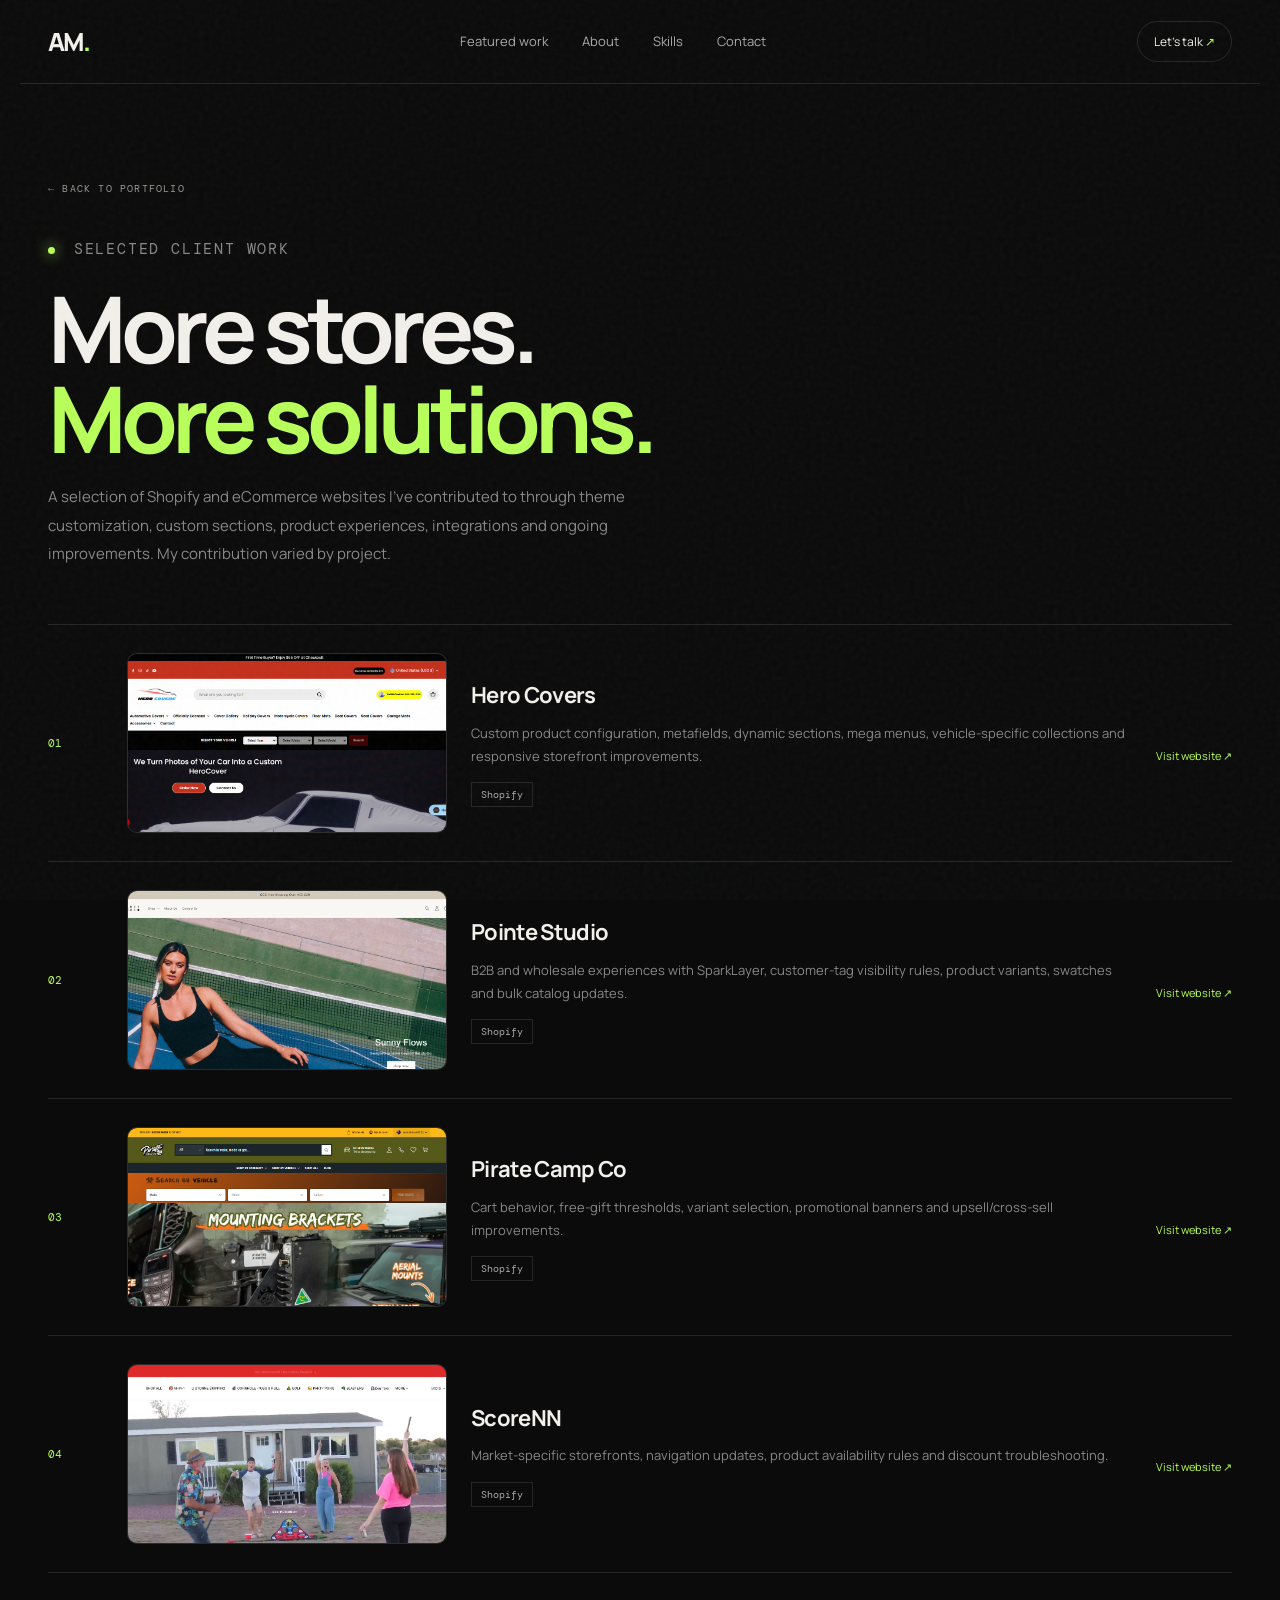
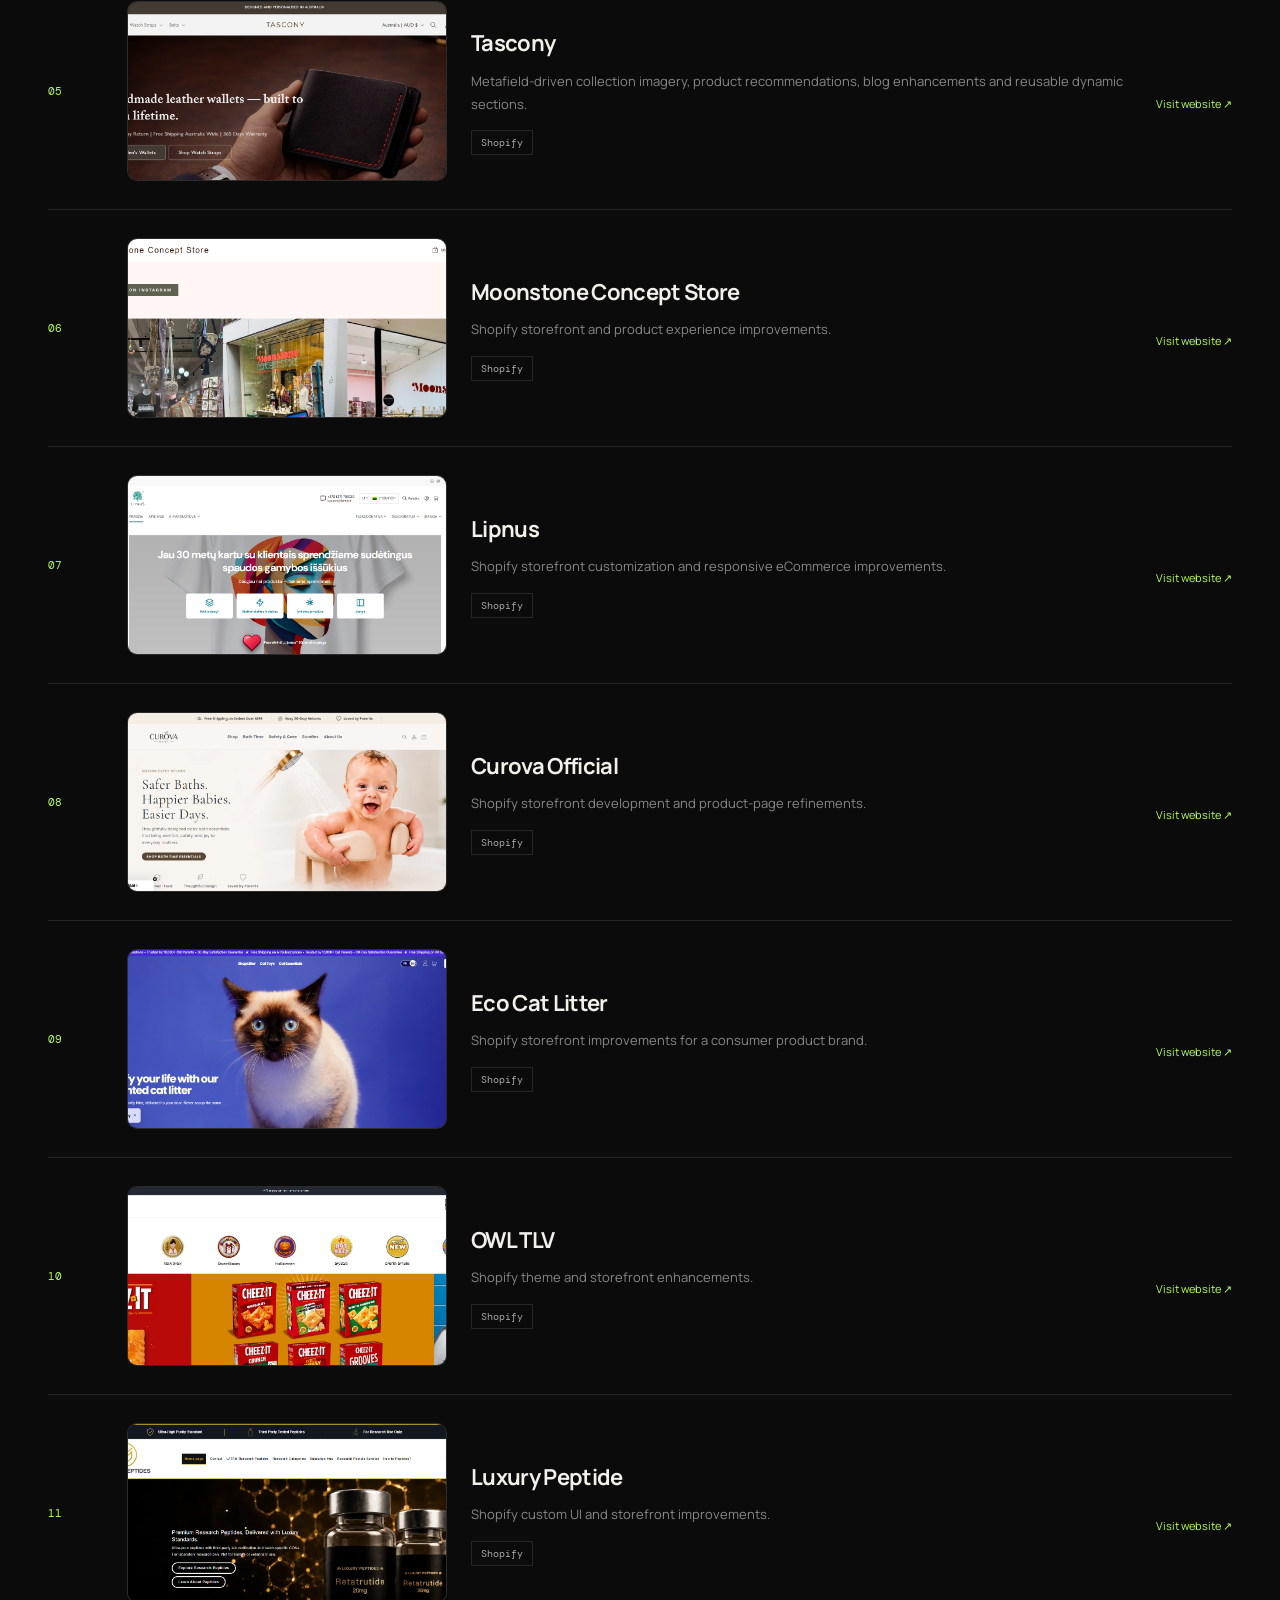
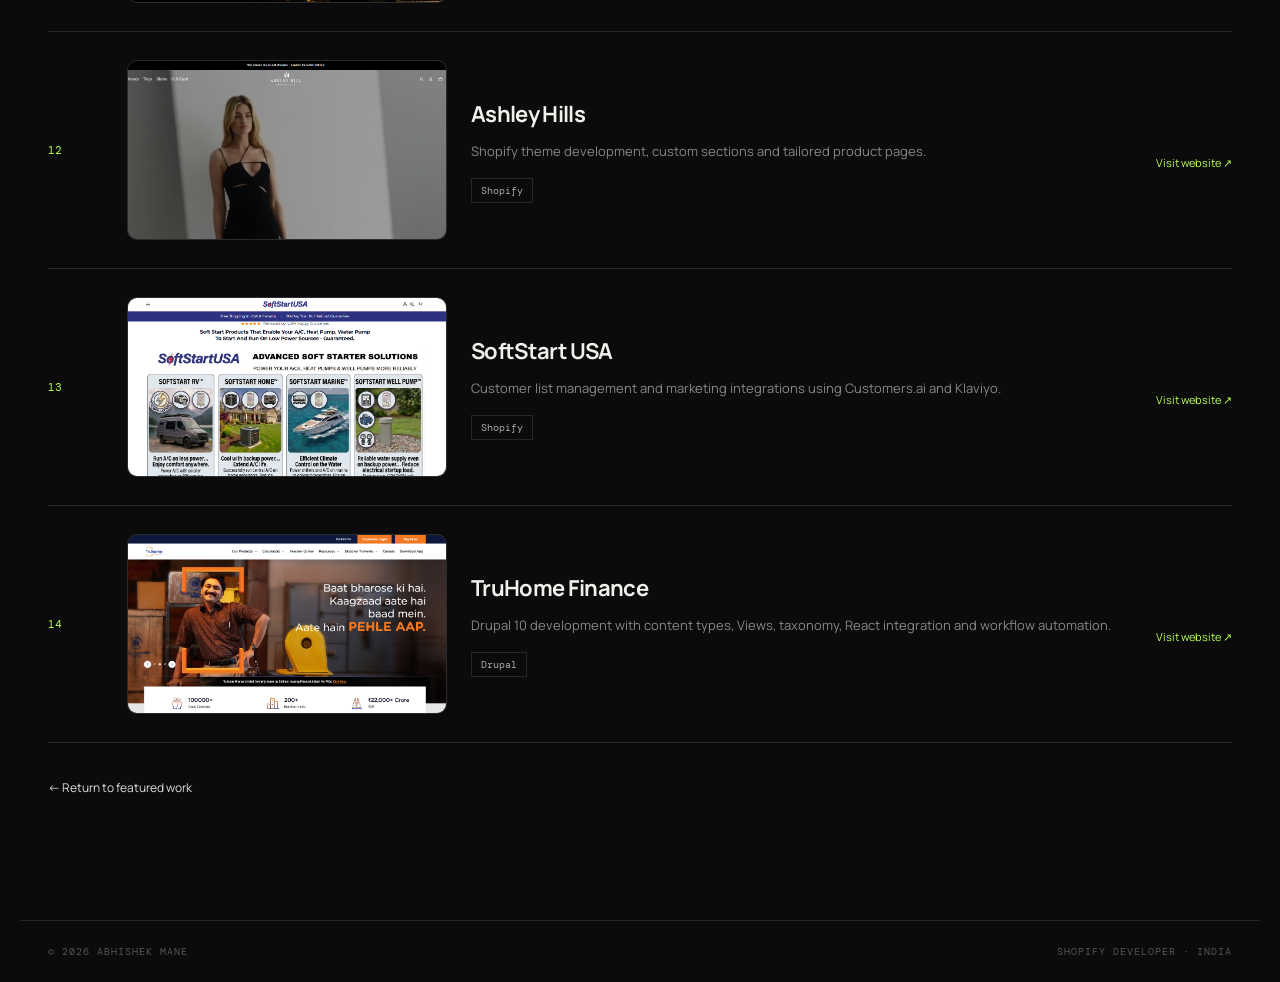
==== projects.html @ e7363096 "Update portfolio and add Shopify projects page" ====
<!DOCTYPE html>
<html lang="en"><head>
<meta charset="UTF-8"><meta name="viewport" content="width=device-width, initial-scale=1.0">
<meta name="description" content="More Shopify and eCommerce projects contributed to by Abhishek Mane.">
<title>More Projects — Abhishek Mane</title>
<link rel="preconnect" href="https://fonts.googleapis.com"><link rel="preconnect" href="https://fonts.gstatic.com" crossorigin>
<link href="https://fonts.googleapis.com/css2?family=DM+Mono:wght@400;500&family=Manrope:wght@400;500;600;700;800&display=swap" rel="stylesheet">
<link rel="stylesheet" href="styles.css">
<style>
.projects-page {max-width:var(--max);margin:auto;padding:90px 28px 120px}
.projects-intro {max-width:760px;margin:35px 0 55px}
.projects-intro h1 {font-size:clamp(48px,8vw,92px);line-height:.98;letter-spacing:-.065em;margin:20px 0}
.projects-intro p {color:#888;font-size:15px;line-height:1.9;max-width:650px}
.all-project-list {border-top:1px solid var(--line)}
.all-project-card {display:grid;grid-template-columns:55px minmax(180px, 320px) 1fr auto;gap:24px;align-items:center;padding:28px 0;border-bottom:1px solid var(--line)}
.all-project-image {display:block;width:100%;aspect-ratio:16/9;object-fit:cover;object-position:top center;border:1px solid var(--line);border-radius:10px;background:var(--surface)}
.all-project-number {font:11px "DM Mono",monospace;color:var(--accent)}
.all-project-content h2 {font-size:22px;letter-spacing:-.03em}
.all-project-content p {max-width:680px;color:#888;font-size:13px;line-height:1.8;margin:8px 0 12px}
.project-tag {display:inline-block;border:1px solid var(--line);padding:5px 9px;color:#aaa;font:10px "DM Mono",monospace}
.projects-back {display:inline-flex;margin-top:35px;color:#ddd;font-size:12px}
@media(max-width:800px){.all-project-card{grid-template-columns:34px minmax(0,1fr);gap:14px}.all-project-image{grid-column:2;grid-row:auto;width:100%;max-width:none;aspect-ratio:16/9}.all-project-content{grid-column:2}.all-project-card>.project-link{grid-column:2;justify-self:start}}
@media(max-width:650px){.projects-page{padding:55px 18px 80px}.all-project-content h2{font-size:19px}}
</style></head><body><div class="noise"></div>
<header class="site-header"><a class="brand" href="index.html">AM<span>.</span></a><nav class="nav"><a href="index.html#work">Featured work</a><a href="index.html#about">About</a><a href="index.html#skills">Skills</a><a href="index.html#contact">Contact</a></nav><a class="header-cta" href="mailto:abhishekmane08@outlook.com">Let's talk <span>↗</span></a></header>
<main class="projects-page"><a class="eyebrow" href="index.html#work">← Back to portfolio</a><section class="projects-intro"><p class="eyebrow"><span class="status-dot"></span> Selected client work</p><h1>More stores.<br><em>More solutions.</em></h1><p>A selection of Shopify and eCommerce websites I’ve contributed to through theme customization, custom sections, product experiences, integrations and ongoing improvements. My contribution varied by project.</p></section>
<section class="all-project-list" aria-label="Additional projects">      <article class="all-project-card">
        <div class="all-project-number">01</div>
        <img class="all-project-image" src="assets/images/hero-covers-desktop.png" alt="Hero Covers website screenshot" loading="lazy"><div class="all-project-content"><h2>Hero Covers</h2><p>Custom product configuration, metafields, dynamic sections, mega menus, vehicle-specific collections and responsive storefront improvements.</p><span class="project-tag">Shopify</span></div>
        <a class="project-link" href="https://www.herocovers.com/" target="_blank" rel="noopener">Visit website ↗</a>
      </article>
      <article class="all-project-card">
        <div class="all-project-number">02</div>
        <img class="all-project-image" src="assets/images/pointestudio-desktop.png" alt="Pointe Studio website screenshot" loading="lazy"><div class="all-project-content"><h2>Pointe Studio</h2><p>B2B and wholesale experiences with SparkLayer, customer-tag visibility rules, product variants, swatches and bulk catalog updates.</p><span class="project-tag">Shopify</span></div>
        <a class="project-link" href="https://pointestudio.me/" target="_blank" rel="noopener">Visit website ↗</a>
      </article>
      <article class="all-project-card">
        <div class="all-project-number">03</div>
        <img class="all-project-image" src="assets/images/piratecampco-desktop.png" alt="Pirate Camp Co website screenshot" loading="lazy"><div class="all-project-content"><h2>Pirate Camp Co</h2><p>Cart behavior, free-gift thresholds, variant selection, promotional banners and upsell/cross-sell improvements.</p><span class="project-tag">Shopify</span></div>
        <a class="project-link" href="https://piratecampco.com.au/" target="_blank" rel="noopener">Visit website ↗</a>
      </article>
      <article class="all-project-card">
        <div class="all-project-number">04</div>
        <img class="all-project-image" src="assets/images/scorenn-desktop.png" alt="ScoreNN website screenshot" loading="lazy"><div class="all-project-content"><h2>ScoreNN</h2><p>Market-specific storefronts, navigation updates, product availability rules and discount troubleshooting.</p><span class="project-tag">Shopify</span></div>
        <a class="project-link" href="https://scorenn.com/" target="_blank" rel="noopener">Visit website ↗</a>
      </article>
      <article class="all-project-card">
        <div class="all-project-number">05</div>
        <img class="all-project-image" src="assets/images/tascony-desktop.png" alt="Tascony website screenshot" loading="lazy"><div class="all-project-content"><h2>Tascony</h2><p>Metafield-driven collection imagery, product recommendations, blog enhancements and reusable dynamic sections.</p><span class="project-tag">Shopify</span></div>
        <a class="project-link" href="https://tascony.com/" target="_blank" rel="noopener">Visit website ↗</a>
      </article>
      <article class="all-project-card">
        <div class="all-project-number">06</div>
        <img class="all-project-image" src="assets/images/moonstone-desktop.png" alt="Moonstone Concept Store website screenshot" loading="lazy"><div class="all-project-content"><h2>Moonstone Concept Store</h2><p>Shopify storefront and product experience improvements.</p><span class="project-tag">Shopify</span></div>
        <a class="project-link" href="https://moonstone-conceptstore.com/" target="_blank" rel="noopener">Visit website ↗</a>
      </article>
      <article class="all-project-card">
        <div class="all-project-number">07</div>
        <img class="all-project-image" src="assets/images/lipnus-desktop.png" alt="Lipnus website screenshot" loading="lazy"><div class="all-project-content"><h2>Lipnus</h2><p>Shopify storefront customization and responsive eCommerce improvements.</p><span class="project-tag">Shopify</span></div>
        <a class="project-link" href="https://lipnus.eu/" target="_blank" rel="noopener">Visit website ↗</a>
      </article>
      <article class="all-project-card">
        <div class="all-project-number">08</div>
        <img class="all-project-image" src="assets/images/curova-desktop.png" alt="Curova Official website screenshot" loading="lazy"><div class="all-project-content"><h2>Curova Official</h2><p>Shopify storefront development and product-page refinements.</p><span class="project-tag">Shopify</span></div>
        <a class="project-link" href="https://curovaofficial.com/" target="_blank" rel="noopener">Visit website ↗</a>
      </article>
      <article class="all-project-card">
        <div class="all-project-number">09</div>
        <img class="all-project-image" src="assets/images/ecocat-desktop.png" alt="Eco Cat Litter website screenshot" loading="lazy"><div class="all-project-content"><h2>Eco Cat Litter</h2><p>Shopify storefront improvements for a consumer product brand.</p><span class="project-tag">Shopify</span></div>
        <a class="project-link" href="https://www.ecocatlitter.ca/" target="_blank" rel="noopener">Visit website ↗</a>
      </article>
      <article class="all-project-card">
        <div class="all-project-number">10</div>
        <img class="all-project-image" src="assets/images/owltv-desktop.png" alt="OWL TLV website screenshot" loading="lazy"><div class="all-project-content"><h2>OWL TLV</h2><p>Shopify theme and storefront enhancements.</p><span class="project-tag">Shopify</span></div>
        <a class="project-link" href="https://www.owltlv.com/" target="_blank" rel="noopener">Visit website ↗</a>
      </article>
      <article class="all-project-card">
        <div class="all-project-number">11</div>
        <img class="all-project-image" src="assets/images/luxurypeptides-desktop.png" alt="OWL TLV website screenshot" loading="lazy"><div class="all-project-content"><h2>Luxury Peptide</h2><p>Shopify custom UI and storefront improvements.</p><span class="project-tag">Shopify</span></div>
        <a class="project-link" href="https://luxurypeptide.com/" target="_blank" rel="noopener">Visit website ↗</a>
      </article>
      <article class="all-project-card">
        <div class="all-project-number">12</div>
        <img class="all-project-image" src="assets/images/ashleyhills-desktop.png" alt="Ashley Hills website screenshot" loading="lazy"><div class="all-project-content"><h2>Ashley Hills</h2><p>Shopify theme development, custom sections and tailored product pages.</p><span class="project-tag">Shopify</span></div>
        <a class="project-link" href="https://ashleyhills.com/" target="_blank" rel="noopener">Visit website ↗</a>
      </article>
      <article class="all-project-card">
        <div class="all-project-number">13</div>
        <img class="all-project-image" src="assets/images/softstartusa-desktop.png" alt="OWL TLV website screenshot" loading="lazy"><div class="all-project-content"><h2>SoftStart USA</h2><p>Customer list management and marketing integrations using Customers.ai and Klaviyo.</p><span class="project-tag">Shopify</span></div>
        <a class="project-link" href="https://softstartusa.com/" target="_blank" rel="noopener">Visit website ↗</a>
      </article>
      <article class="all-project-card">
        <div class="all-project-number">14</div>
        <img class="all-project-image" src="assets/images/truhome-desktop.png" alt="OWL TLV website screenshot" loading="lazy"><div class="all-project-content"><h2>TruHome Finance</h2><p>Drupal 10 development with content types, Views, taxonomy, React integration and workflow automation.</p><span class="project-tag">Drupal</span></div>
        <a class="project-link" href="https://www.truhomefinance.in/" target="_blank" rel="noopener">Visit website ↗</a>
      </article>
</section><a class="projects-back" href="index.html#work">← Return to featured work</a></main>
<footer><span>© 2026 Abhishek Mane</span><span>Shopify Developer · India</span></footer></body></html>
---- styles.css ----
:root {
  --bg: #0b0b0b;
  --surface: #121212;
  --surface-2: #181818;
  --text: #f2f0eb;
  --muted: #9a9893;
  --line: rgba(255,255,255,.11);
  --accent: #b8ff5a;
  --max: 1240px;
}
* { box-sizing: border-box; margin: 0; padding: 0; }
html { scroll-behavior: smooth; }
body {
  background: var(--bg); color: var(--text); font-family: "Manrope", sans-serif;
  line-height: 1.6; overflow-x: hidden;
}
a { color: inherit; text-decoration: none; }
.noise { position: fixed; inset: 0; pointer-events: none; opacity: .035; z-index: 20;
  background-image: url("data:image/svg+xml,%3Csvg viewBox='0 0 180 180' xmlns='http://www.w3.org/2000/svg'%3E%3Cfilter id='n'%3E%3CfeTurbulence type='fractalNoise' baseFrequency='.9' numOctaves='3' stitchTiles='stitch'/%3E%3C/filter%3E%3Crect width='100%25' height='100%25' filter='url(%23n)'/%3E%3C/svg%3E");
}
.site-header { height: 84px; max-width: var(--max); margin: auto; display: flex; align-items: center; justify-content: space-between; padding: 0 28px; border-bottom: 1px solid var(--line); }
.brand { font-size: 25px; font-weight: 800; letter-spacing: -.08em; }
.brand span { color: var(--accent); }
.nav { display: flex; gap: 34px; color: #aaa; font-size: 13px; }
.nav a:hover, .contact-links a:hover { color: var(--accent); }
.header-cta { border: 1px solid var(--line); padding: 10px 16px; border-radius: 999px; font-size: 12px; }
.header-cta span, .btn span, .text-link span, .project-link, .contact-email span { color: var(--accent); }
.hero { max-width: var(--max); min-height: 730px; margin: auto; padding: 100px 28px 80px; display: grid; grid-template-columns: 1.08fr .92fr; gap: 70px; align-items: center; }
.eyebrow, .section-kicker, .mini-label { font-family: "DM Mono", monospace; text-transform: uppercase; letter-spacing: .12em; font-size: 10px; color: var(--muted); }
.status-dot { display:inline-block; width:7px; height:7px; background:var(--accent); border-radius:50%; margin-right:8px; box-shadow:0 0 14px var(--accent); }
.hero h1 { font-size: clamp(54px, 6.4vw, 94px); line-height: .98; letter-spacing: -.065em; max-width: 800px; margin: 25px 0 28px; }
h1 em, .section h2 span, .contact h2 em { color: var(--accent); font-style: normal; }
.hero-text { max-width: 620px; color: #aaa; font-size: 17px; }
.hero-actions { display:flex; gap:12px; margin: 35px 0 55px; flex-wrap:wrap; }
.btn { padding: 14px 20px; border-radius: 999px; font-size: 12px; font-weight: 700; border:1px solid var(--line); }
.btn-primary { background: var(--accent); color:#0b0b0b; border-color:var(--accent); }
.btn-ghost:hover { border-color: #777; }
.hero-meta { display:flex; gap:40px; }
.hero-meta div { display:flex; flex-direction:column; }
.hero-meta strong { font-size: 20px; }
.hero-meta span { font-size: 10px; color:var(--muted); text-transform:uppercase; letter-spacing:.08em; }
.hero-visual { position:relative; min-height:520px; display:flex; align-items:center; justify-content:center; }
.portrait-frame { width:min(390px, 80%); aspect-ratio: 4/5; overflow:hidden; position:relative; background:#222; border-radius:4px; }
.portrait-frame img { width:100%; height:100%; filter:saturate(.82) contrast(1.04); }
.portrait-tag { position:absolute; left:18px; bottom:18px; padding:9px 12px; background:rgba(0,0,0,.72); backdrop-filter:blur(10px); font:9px "DM Mono",monospace; letter-spacing:.1em; }
.floating-card { position:absolute; right:0; bottom:50px; background:#171717; border:1px solid var(--line); padding:20px 22px; width:210px; box-shadow:0 18px 60px rgba(0,0,0,.35); }
.floating-card strong { display:block; font-size:13px; line-height:1.45; margin-top:7px; }
.arrow { position:absolute; right:18px; top:18px; color:var(--accent); }
.marquee { border-top:1px solid var(--line); border-bottom:1px solid var(--line); overflow:hidden; padding:18px 0; }
.marquee-track { display:flex; gap:28px; align-items:center; white-space:nowrap; width:max-content; animation:scroll 100s linear infinite; font:12px "DM Mono",monospace; letter-spacing:.12em; color:#bdbab4; }
.marquee i { color:var(--accent); font-style:normal; }
@keyframes scroll { to { transform:translateX(-50%); } }
.section { max-width:var(--max); margin:auto; padding:130px 28px; border-bottom:1px solid var(--line); }
.intro-grid { display:grid; grid-template-columns:1.2fr .8fr; gap:80px; margin-top:30px; }
.section h2 { font-size:clamp(40px,5vw,68px); line-height:1.02; letter-spacing:-.055em; }
.intro-copy { color:#aaa; font-size:15px; }
.intro-copy p + p { margin-top:20px; }
.text-link { display:inline-block; margin-top:30px; color:#eee; border-bottom:1px solid #555; padding-bottom:5px; font-size:12px; }
.section-heading { display:flex; justify-content:space-between; gap:50px; align-items:end; margin-bottom:55px; }
.section-heading > p { max-width:330px; color:#777; font-size:12px; }
.project { background:var(--surface); border:1px solid var(--line); }
.project-featured { display:grid; grid-template-columns:1.2fr .8fr; }
.project-media { min-height:430px; }

.project-preview {
  min-height: 430px;
  display: grid;
  place-items: center;
  padding: 24px;
  background:
    radial-gradient(circle at 20% 20%, rgba(184,255,90,.10), transparent 32%),
    linear-gradient(135deg, #1b1b1b, #101010 72%);
}
.project-card .project-preview { min-height: 270px; }
.preview-placeholder {
  width: 100%;
  min-height: 220px;
  border: 1px dashed rgba(255,255,255,.18);
  display: flex;
  flex-direction: column;
  align-items: center;
  justify-content: center;
  gap: 8px;
  text-align: center;
  color: #8b8b85;
  font: 10px "DM Mono", monospace;
  letter-spacing: .1em;
}
.preview-placeholder small {
  font: 10px "Manrope", sans-serif;
  letter-spacing: 0;
  color: #686862;
}

.project-info { padding:38px; display:flex; flex-direction:column; justify-content:center; }
.project-number { font:11px "DM Mono",monospace; color:var(--accent); margin-bottom:20px; }
.project h3 { font-size:34px; letter-spacing:-.04em; }
.project-type { color:#777; font:10px "DM Mono",monospace; text-transform:uppercase; letter-spacing:.1em; margin:4px 0 20px; }
.project-info p:not(.project-type) { color:#999; font-size:13px; }
.chips { display:flex; flex-wrap:wrap; gap:7px; margin-top:24px; }
.chips span { font:9px "DM Mono",monospace; padding:6px 8px; border:1px solid var(--line); color:#aaa; }
.project-link { margin-top:25px; font-size:11px; }
.project-grid { display:grid; grid-template-columns:1fr 1fr; gap:20px; margin-top:20px; }
.project-card .project-media { min-height:270px; }
.project-card .project-info { padding:28px; }
.project-card h3 { font-size:28px; }
.more-work { margin-top:22px; padding:20px 0; display:flex; gap:12px; flex-wrap:wrap; align-items:center; color:#777; font-size:11px; }
.more-work strong { color:#ddd; border:1px solid var(--line); padding:8px 11px; font-weight:500; }
.services-grid { display:grid; grid-template-columns:repeat(2,1fr); margin-top:45px; border-top:1px solid var(--line); }
.service { padding:30px 25px 35px 0; border-bottom:1px solid var(--line); }
.service:nth-child(odd) { border-right:1px solid var(--line); padding-right:50px; }
.service:nth-child(even) { padding-left:50px; }
.service span { color:var(--accent); font:10px "DM Mono",monospace; }
.service h3 { font-size:22px; margin:20px 0 8px; }
.service p { color:#888; font-size:13px; max-width:440px; }
.skills-grid { display:grid; grid-template-columns:.7fr 1.3fr; gap:80px; margin-top:40px; }
.skills-grid > div > p { color:#777; font-size:13px; max-width:350px; margin-top:15px; }
.skill-list { border-top:1px solid var(--line); }
.skill-list div { display:grid; grid-template-columns:150px 1fr; gap:25px; padding:20px 0; border-bottom:1px solid var(--line); }
.skill-list span { font-size:13px; color:#ddd; }
.skill-list b { font-size:12px; color:#777; font-weight:500; }
.timeline { margin-top:45px; }
.timeline-item { display:grid; grid-template-columns:210px 1fr; gap:40px; padding:30px 0; border-top:1px solid var(--line); }
.timeline-date { font:10px "DM Mono",monospace; color:var(--muted); }
.timeline h3 { font-size:22px; }
.company { color:var(--accent); font-size:12px; margin:3px 0 12px; }
.timeline p:last-child { color:#888; font-size:13px; max-width:700px; }
.education-grid { display:grid; grid-template-columns:1fr 1fr; gap:20px; margin-top:40px; }
.education-grid div { background:var(--surface); border:1px solid var(--line); padding:28px; }
.education-grid h3 { font-size:17px; }
.education-grid p { color:#777; font-size:12px; margin-top:8px; }
.contact { max-width:var(--max); margin:auto; padding:150px 28px 120px; text-align:center; }
.contact h2 { font-size:clamp(48px,7vw,92px); line-height:.98; letter-spacing:-.065em; margin:25px 0 45px; }
.contact-email { font-size:18px; border-bottom:1px solid #555; padding-bottom:7px; }
.contact-links { margin-top:30px; display:flex; justify-content:center; gap:25px; font:11px "DM Mono",monospace; color:#888; }
footer { max-width:var(--max); margin:auto; border-top:1px solid var(--line); padding:24px 28px; display:flex; justify-content:space-between; color:#555; font:10px "DM Mono",monospace; text-transform:uppercase; letter-spacing:.1em; }
@media (max-width: 900px) {
  .nav { display:none; }
  .hero, .project-featured, .intro-grid, .skills-grid { grid-template-columns:1fr; }
  .hero { padding-top:70px; }
  .hero-visual { min-height:500px; }
  .project-featured .project-media { min-height:350px; }
  .section-heading { align-items:start; flex-direction:column; }
}
@media (max-width: 650px) {
  .site-header { padding:0 18px; }
  .header-cta { display:none; }
  .hero, .section, .contact { padding-left:18px; padding-right:18px; }
  .hero { padding-top:55px; }
  .hero h1 { font-size:52px; }
  .hero-meta { gap:18px; flex-wrap:wrap; }
  .portrait-frame { width:85%; }
  .floating-card { right:0; bottom:25px; width:185px; }
  .project-grid, .services-grid, .education-grid { grid-template-columns:1fr; }
  .service:nth-child(odd), .service:nth-child(even) { border-right:0; padding:28px 0; padding-left:0; }
  .skill-list div { grid-template-columns:1fr; gap:7px; }
  .timeline-item { grid-template-columns:1fr; gap:10px; }
  .contact { padding-top:100px; }
  .contact-email { font-size:14px; }
  footer { padding:20px 18px; }
}


/* Project screenshot previews */
.project-preview { overflow: hidden; }
.project-preview > img { display:block; width:100%; height:100%; min-height:240px; object-fit:cover; object-position:top center; }


/* Responsive screenshot and layout corrections */
.project-preview { min-height: 0; padding: 0; display: block; aspect-ratio: 16 / 9; background: #111; }
.project-preview > img { display:block; width:100%; height:100%; min-height:0; object-fit:cover; object-position:top center; }
.project-featured .project-media { min-height:0; }
.project-card .project-media { min-height:0; }
.project-info { min-width:0; }
.project h3, .project-info p { overflow-wrap:anywhere; }
@media (min-width: 901px) {
  .project-featured .project-preview { aspect-ratio: 16 / 10; }
  .project-card .project-preview { aspect-ratio: 16 / 9; }
}
@media (max-width: 900px) {
  .hero { min-height:0; gap:35px; padding-top:70px; padding-bottom:65px; }
  .hero-visual { min-height:430px; }
  .project-featured { grid-template-columns:minmax(0,1fr); }
  .project-featured .project-preview { aspect-ratio:16/9; }
  .project-info { padding:26px; }
  .section { padding-top:85px; padding-bottom:85px; }
  .intro-grid { gap:30px; }
  .skills-grid { gap:35px; }
}
@media (max-width: 650px) {
  .hero h1 { font-size:clamp(42px, 11vw, 54px); }
  .hero-text { font-size:15px; }
  .hero-visual { min-height:360px; }
  .portrait-frame { width:min(78%, 290px); }
  .floating-card { right:0; bottom:12px; width:165px; padding:14px; }
  .section-heading { gap:18px; margin-bottom:30px; }
  .section h2 { font-size:clamp(34px, 9vw, 46px); }
  .project-grid { gap:16px; }
  .project-card .project-info { padding:20px; }
  .project-card h3 { font-size:24px; }
  .project-featured .project-info { padding:22px; }
  .services-grid { margin-top:25px; }
  .skills-grid { margin-top:25px; }
  .contact h2 { font-size:clamp(42px, 11vw, 60px); }
  .contact-links { flex-wrap:wrap; gap:15px; }
  footer { gap:12px; flex-wrap:wrap; font-size:9px; }
}

/* Refined homepage selected-work layout */
.work-section .section-heading { margin-bottom: 42px; }
.work-section .project { min-width: 0; overflow: hidden; border-radius: 3px; }
.work-section .project-featured { align-items: stretch; }
.work-section .project-featured .project-preview { aspect-ratio: 16 / 10; }
.work-section .project-featured .project-preview img { object-fit: cover; object-position: top center; transition: transform .6s ease; }
.work-section .project-info { min-width: 0; }
.work-section .project-grid { align-items: stretch; gap: 18px; }
.work-section .project-card { display: flex; flex-direction: column; min-width: 0; }
.work-section .project-card .project-preview { aspect-ratio: 16 / 9; flex: 0 0 auto; }
.work-section .project-card .project-preview img { object-fit: cover; object-position: top center; transition: transform .6s ease; }
.work-section .project-card .project-info { flex: 1; align-items: flex-start; padding: 25px; }
.work-section .project-card .project-number { margin-bottom: 12px; }
.work-section .project-card h3 { font-size: clamp(22px, 2vw, 28px); line-height: 1.1; }
.work-section .project-card .project-type { margin-bottom: 13px; line-height: 1.6; }
.work-section .project-card .project-info p:not(.project-type) { line-height: 1.75; }
.work-section .project-card .chips { margin-top: 18px; }
.work-section .project-card .project-link { margin-top: 20px; }
.work-section .project:hover .project-preview img { transform: scale(1.025); }
.work-section .more-work { justify-content: space-between; gap: 18px 28px; margin-top: 28px; padding: 22px 0 0; border-top: 1px solid var(--line); }
.work-section .more-work p { flex: 1; min-width: 180px; margin: 0; }
.work-section .more-work .btn { flex: 0 0 auto; }
@media (max-width: 900px) {
  .work-section .project-featured { grid-template-columns: minmax(0, 1fr); }
  .work-section .project-featured .project-preview { aspect-ratio: 16 / 9; }
  .work-section .project-featured .project-info { padding: 28px; }
}
@media (max-width: 650px) {
  .work-section .section-heading { align-items: flex-start; flex-direction: column; margin-bottom: 26px; }
  .work-section .section-heading > p { max-width: 100%; }
  .work-section .project-grid { grid-template-columns: minmax(0, 1fr); gap: 16px; }
  .work-section .project-card .project-preview { aspect-ratio: 16 / 9; }
  .work-section .project-card .project-info { padding: 22px; }
  .work-section .more-work { align-items: flex-start; flex-direction: column; }
  .work-section .more-work p { min-width: 0; }
}


/* =========================================
   SELECTED WORK — STRUCTURE-FIRST FIX
   ========================================= */
#work .project-featured {
  display: grid;
  grid-template-columns: minmax(0, 1.2fr) minmax(280px, .8fr);
  align-items: stretch;
  gap: 0;
  overflow: hidden;
}
#work .project-featured > .project-media,
#work .project-card > .project-media {
  display: block;
  min-width: 0;
  min-height: 0;
  padding: 0;
  overflow: hidden;
  aspect-ratio: 16 / 9;
  background: #111;
}
#work .project-featured > .project-media img,
#work .project-card > .project-media img {
  display: block;
  width: 100%;
  height: 100%;
  min-height: 0;
  object-fit: cover;
  object-position: top center;
  transition: transform .35s ease;
}
#work .project-featured > .project-media:hover img,
#work .project-card > .project-media:hover img {
  transform: scale(1.02);
}
#work .project-featured > .project-info,
#work .project-card > .project-info {
  min-width: 0;
  display: flex;
  flex-direction: column;
  align-items: flex-start;
}
#work .project-featured > .project-info { padding: clamp(24px, 3vw, 42px); }
#work .project-grid {
  display: grid;
  grid-template-columns: repeat(2, minmax(0, 1fr));
  align-items: stretch;
  gap: 20px;
  margin-top: 20px;
}
#work .project-card {
  display: flex;
  flex-direction: column;
  min-width: 0;
  overflow: hidden;
}
#work .project-card > .project-info {
  flex: 1;
  width: 100%;
  padding: 24px;
}
#work .project-card .project-link { margin-top: auto; padding-top: 22px; }
#work .project-card h3 { font-size: clamp(22px, 2.2vw, 28px); line-height: 1.15; }
#work .project-card p:not(.project-type) { line-height: 1.75; }
#work .project-card .chips { margin-top: 18px; }
#work .more-work {
  display: flex;
  justify-content: space-between;
  align-items: center;
  gap: 24px;
  margin-top: 28px;
}
#work .more-work > div { min-width: 0; }
#work .more-work p { margin-top: 6px; }

@media (max-width: 900px) {
  #work .project-featured { grid-template-columns: minmax(0, 1fr); }
  #work .project-featured > .project-media { aspect-ratio: 16 / 9; }
  #work .project-featured > .project-info { padding: 26px; }
}
@media (max-width: 650px) {
  #work .project-grid { grid-template-columns: minmax(0, 1fr); gap: 18px; }
  #work .project-featured > .project-media,
  #work .project-card > .project-media { aspect-ratio: 16 / 9; }
  #work .project-featured > .project-info,
  #work .project-card > .project-info { padding: 20px 18px; }
  #work .project-card h3 { font-size: 24px; }
  #work .more-work { align-items: flex-start; flex-direction: column; }
}
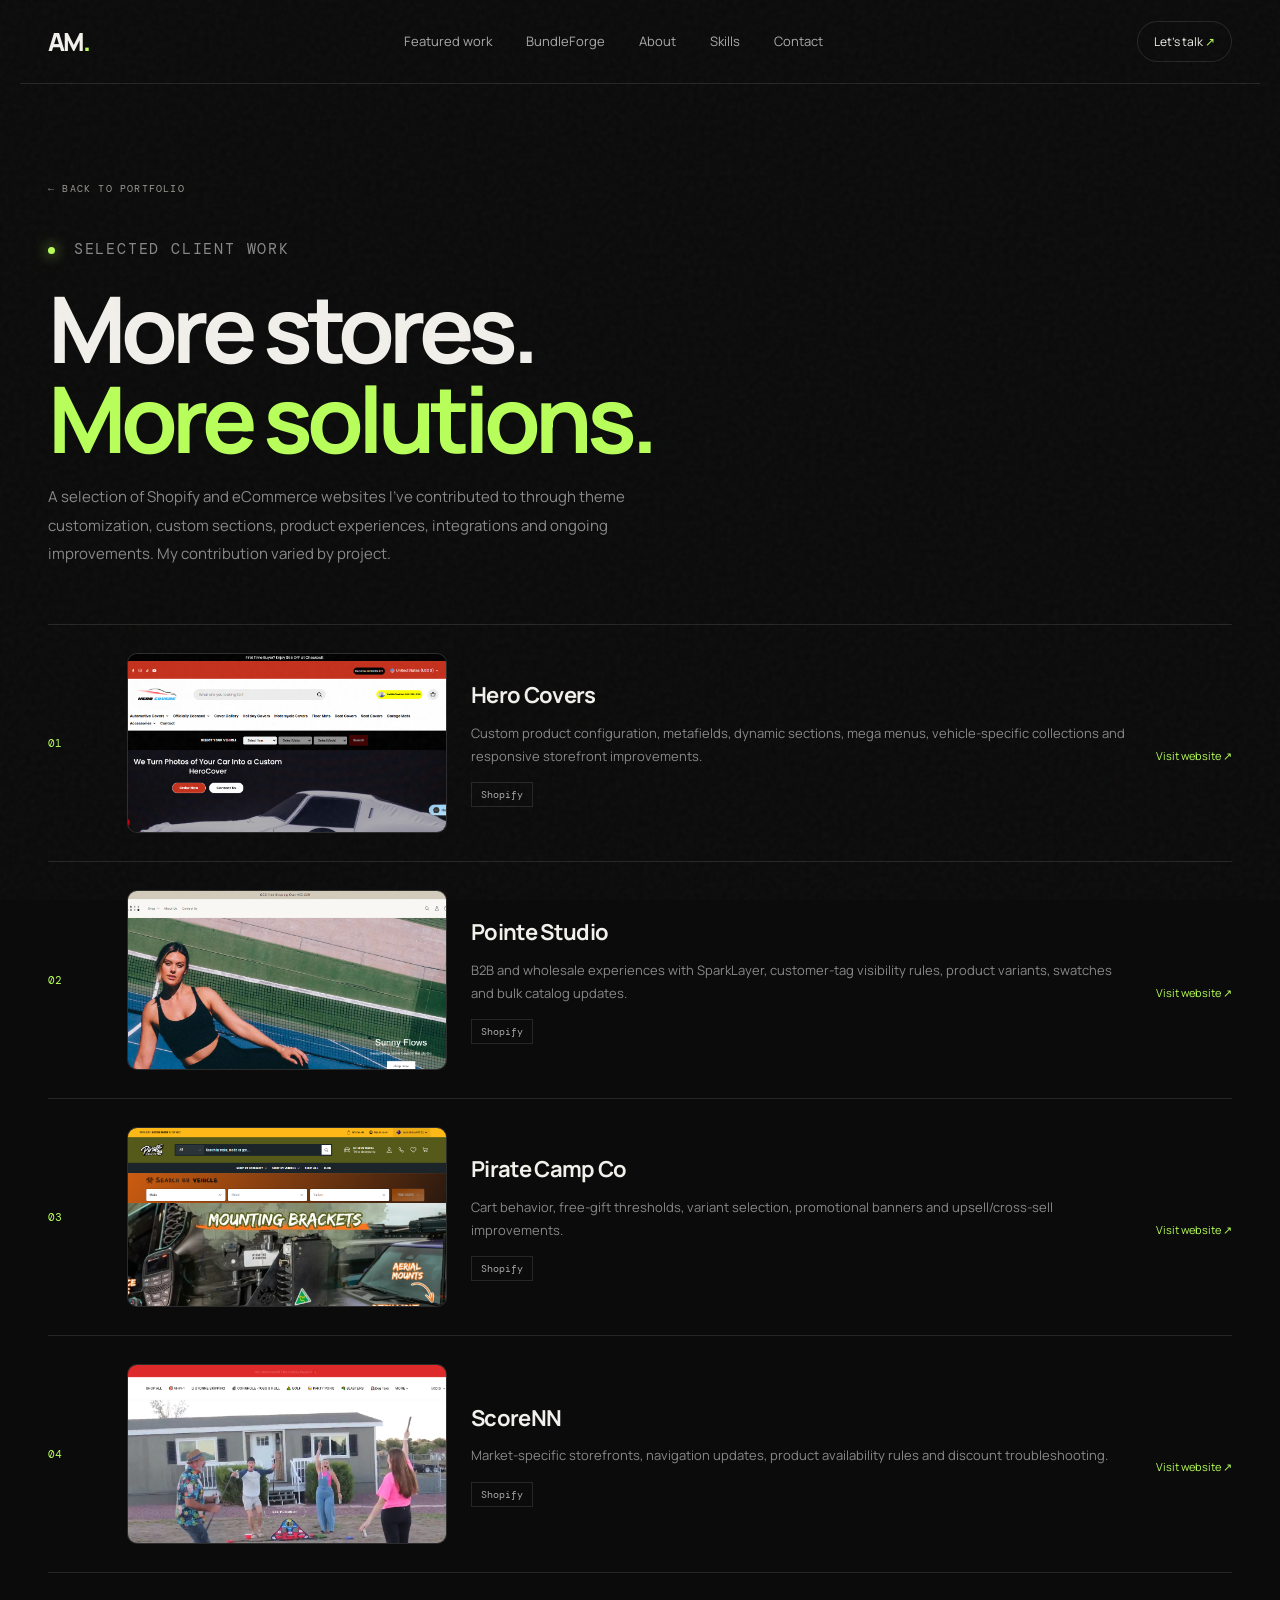
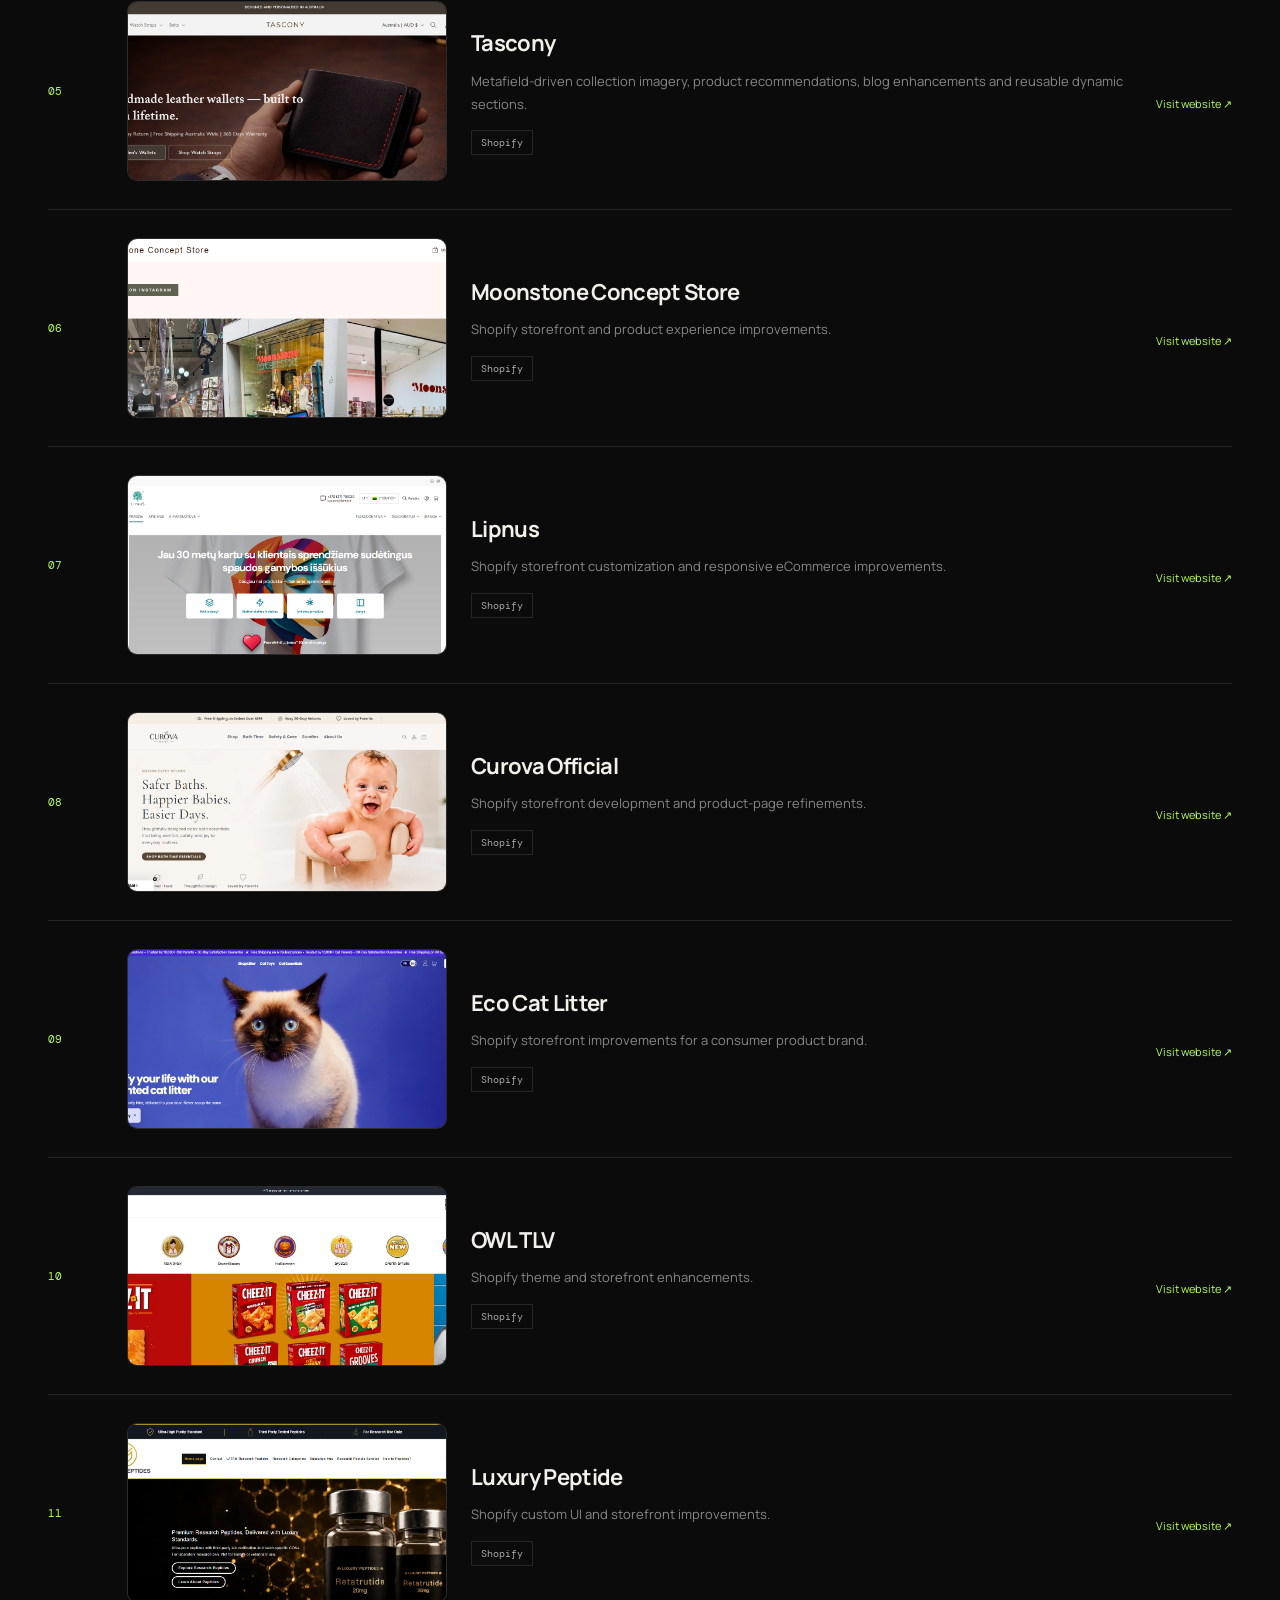
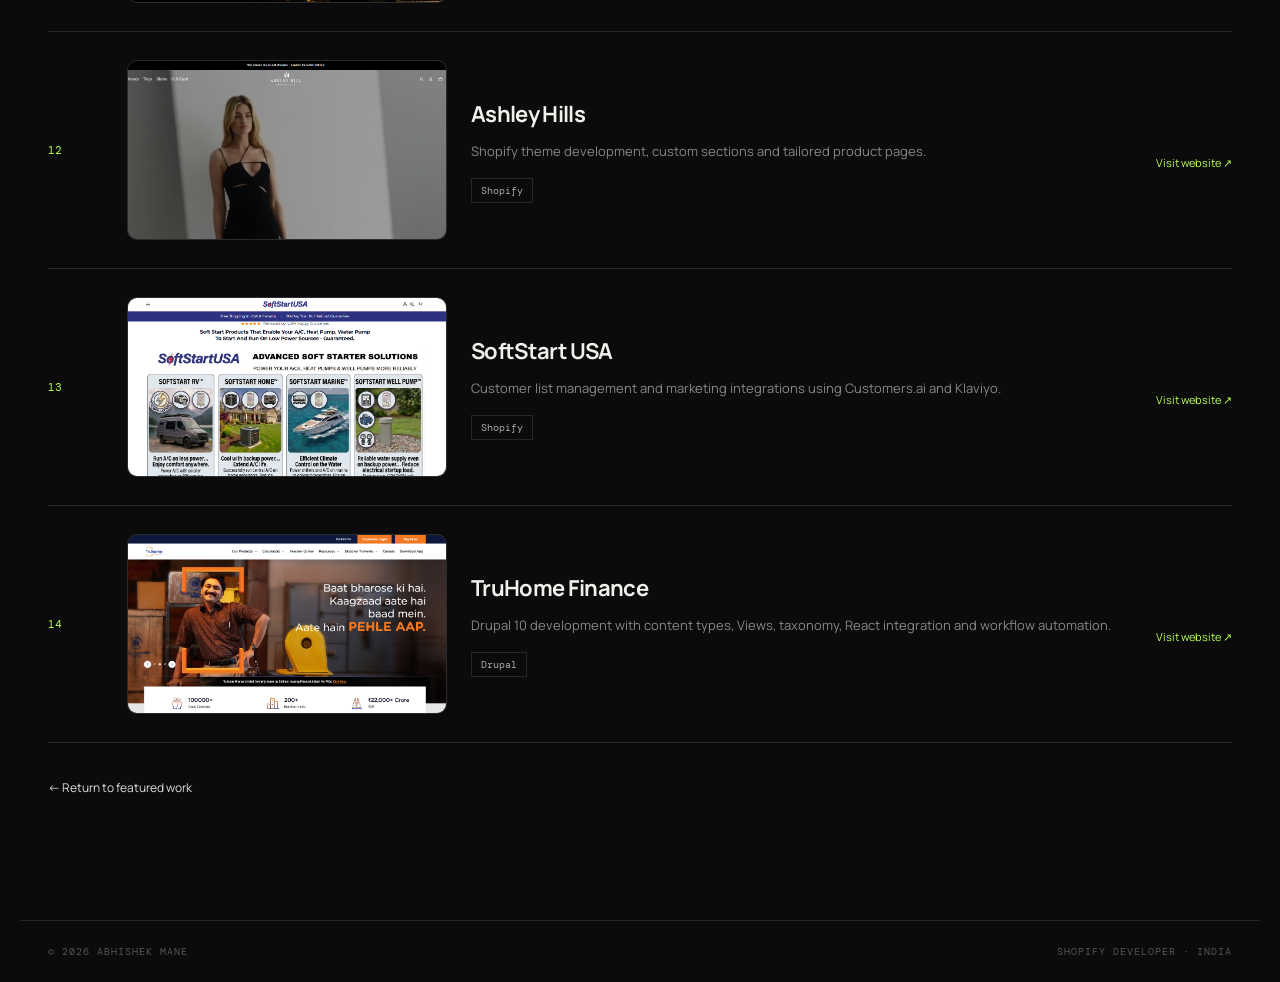
==== commit 689c5bbe: "Add BundleForge app case study and screenshots" ====
--- a/projects.html
+++ b/projects.html
@@ -22,31 +22,31 @@
 @media(max-width:800px){.all-project-card{grid-template-columns:34px minmax(0,1fr);gap:14px}.all-project-image{grid-column:2;grid-row:auto;width:100%;max-width:none;aspect-ratio:16/9}.all-project-content{grid-column:2}.all-project-card>.project-link{grid-column:2;justify-self:start}}
 @media(max-width:650px){.projects-page{padding:55px 18px 80px}.all-project-content h2{font-size:19px}}
 </style></head><body><div class="noise"></div>
-<header class="site-header"><a class="brand" href="index.html">AM<span>.</span></a><nav class="nav"><a href="index.html#work">Featured work</a><a href="index.html#about">About</a><a href="index.html#skills">Skills</a><a href="index.html#contact">Contact</a></nav><a class="header-cta" href="mailto:abhishekmane08@outlook.com">Let's talk <span>↗</span></a></header>
+<header class="site-header"><a class="brand" href="index.html">AM<span>.</span></a><nav class="nav"><a href="index.html#work">Featured work</a><a href="bundleforge.html">BundleForge</a><a href="index.html#about">About</a><a href="index.html#skills">Skills</a><a href="index.html#contact">Contact</a></nav><a class="header-cta" href="mailto:abhishekmane08@outlook.com">Let's talk <span>↗</span></a></header>
 <main class="projects-page"><a class="eyebrow" href="index.html#work">← Back to portfolio</a><section class="projects-intro"><p class="eyebrow"><span class="status-dot"></span> Selected client work</p><h1>More stores.<br><em>More solutions.</em></h1><p>A selection of Shopify and eCommerce websites I’ve contributed to through theme customization, custom sections, product experiences, integrations and ongoing improvements. My contribution varied by project.</p></section>
 <section class="all-project-list" aria-label="Additional projects">      <article class="all-project-card">
         <div class="all-project-number">01</div>
-        <img class="all-project-image" src="assets/images/hero-covers-desktop.png" alt="Hero Covers website screenshot" loading="lazy"><div class="all-project-content"><h2>Hero Covers</h2><p>Custom product configuration, metafields, dynamic sections, mega menus, vehicle-specific collections and responsive storefront improvements.</p><span class="project-tag">Shopify</span></div>
+        <img class="all-project-image" src="assets/images/hero-covers-desktop.png" alt="Hero Covers website screenshot"><div class="all-project-content"><h2>Hero Covers</h2><p>Custom product configuration, metafields, dynamic sections, mega menus, vehicle-specific collections and responsive storefront improvements.</p><span class="project-tag">Shopify</span></div>
         <a class="project-link" href="https://www.herocovers.com/" target="_blank" rel="noopener">Visit website ↗</a>
       </article>
       <article class="all-project-card">
         <div class="all-project-number">02</div>
-        <img class="all-project-image" src="assets/images/pointestudio-desktop.png" alt="Pointe Studio website screenshot" loading="lazy"><div class="all-project-content"><h2>Pointe Studio</h2><p>B2B and wholesale experiences with SparkLayer, customer-tag visibility rules, product variants, swatches and bulk catalog updates.</p><span class="project-tag">Shopify</span></div>
+        <img class="all-project-image" src="assets/images/pointestudio-desktop.png" alt="Pointe Studio website screenshot"><div class="all-project-content"><h2>Pointe Studio</h2><p>B2B and wholesale experiences with SparkLayer, customer-tag visibility rules, product variants, swatches and bulk catalog updates.</p><span class="project-tag">Shopify</span></div>
         <a class="project-link" href="https://pointestudio.me/" target="_blank" rel="noopener">Visit website ↗</a>
       </article>
       <article class="all-project-card">
         <div class="all-project-number">03</div>
-        <img class="all-project-image" src="assets/images/piratecampco-desktop.png" alt="Pirate Camp Co website screenshot" loading="lazy"><div class="all-project-content"><h2>Pirate Camp Co</h2><p>Cart behavior, free-gift thresholds, variant selection, promotional banners and upsell/cross-sell improvements.</p><span class="project-tag">Shopify</span></div>
+        <img class="all-project-image" src="assets/images/piratecampco-desktop.png" alt="Pirate Camp Co website screenshot"><div class="all-project-content"><h2>Pirate Camp Co</h2><p>Cart behavior, free-gift thresholds, variant selection, promotional banners and upsell/cross-sell improvements.</p><span class="project-tag">Shopify</span></div>
         <a class="project-link" href="https://piratecampco.com.au/" target="_blank" rel="noopener">Visit website ↗</a>
       </article>
       <article class="all-project-card">
         <div class="all-project-number">04</div>
-        <img class="all-project-image" src="assets/images/scorenn-desktop.png" alt="ScoreNN website screenshot" loading="lazy"><div class="all-project-content"><h2>ScoreNN</h2><p>Market-specific storefronts, navigation updates, product availability rules and discount troubleshooting.</p><span class="project-tag">Shopify</span></div>
+        <img class="all-project-image" src="assets/images/scorenn-desktop.png" alt="ScoreNN website screenshot"><div class="all-project-content"><h2>ScoreNN</h2><p>Market-specific storefronts, navigation updates, product availability rules and discount troubleshooting.</p><span class="project-tag">Shopify</span></div>
         <a class="project-link" href="https://scorenn.com/" target="_blank" rel="noopener">Visit website ↗</a>
       </article>
       <article class="all-project-card">
         <div class="all-project-number">05</div>
-        <img class="all-project-image" src="assets/images/tascony-desktop.png" alt="Tascony website screenshot" loading="lazy"><div class="all-project-content"><h2>Tascony</h2><p>Metafield-driven collection imagery, product recommendations, blog enhancements and reusable dynamic sections.</p><span class="project-tag">Shopify</span></div>
+        <img class="all-project-image" src="assets/images/tascony-desktop.png" alt="Tascony website screenshot"><div class="all-project-content"><h2>Tascony</h2><p>Metafield-driven collection imagery, product recommendations, blog enhancements and reusable dynamic sections.</p><span class="project-tag">Shopify</span></div>
         <a class="project-link" href="https://tascony.com/" target="_blank" rel="noopener">Visit website ↗</a>
       </article>
       <article class="all-project-card">
@@ -56,42 +56,42 @@
       </article>
       <article class="all-project-card">
         <div class="all-project-number">07</div>
-        <img class="all-project-image" src="assets/images/lipnus-desktop.png" alt="Lipnus website screenshot" loading="lazy"><div class="all-project-content"><h2>Lipnus</h2><p>Shopify storefront customization and responsive eCommerce improvements.</p><span class="project-tag">Shopify</span></div>
+        <img class="all-project-image" src="assets/images/lipnus-desktop.png" alt="Lipnus website screenshot"><div class="all-project-content"><h2>Lipnus</h2><p>Shopify storefront customization and responsive eCommerce improvements.</p><span class="project-tag">Shopify</span></div>
         <a class="project-link" href="https://lipnus.eu/" target="_blank" rel="noopener">Visit website ↗</a>
       </article>
       <article class="all-project-card">
         <div class="all-project-number">08</div>
-        <img class="all-project-image" src="assets/images/curova-desktop.png" alt="Curova Official website screenshot" loading="lazy"><div class="all-project-content"><h2>Curova Official</h2><p>Shopify storefront development and product-page refinements.</p><span class="project-tag">Shopify</span></div>
+        <img class="all-project-image" src="assets/images/curova-desktop.png" alt="Curova Official website screenshot"><div class="all-project-content"><h2>Curova Official</h2><p>Shopify storefront development and product-page refinements.</p><span class="project-tag">Shopify</span></div>
         <a class="project-link" href="https://curovaofficial.com/" target="_blank" rel="noopener">Visit website ↗</a>
       </article>
       <article class="all-project-card">
         <div class="all-project-number">09</div>
-        <img class="all-project-image" src="assets/images/ecocat-desktop.png" alt="Eco Cat Litter website screenshot" loading="lazy"><div class="all-project-content"><h2>Eco Cat Litter</h2><p>Shopify storefront improvements for a consumer product brand.</p><span class="project-tag">Shopify</span></div>
+        <img class="all-project-image" src="assets/images/ecocat-desktop.png" alt="Eco Cat Litter website screenshot"><div class="all-project-content"><h2>Eco Cat Litter</h2><p>Shopify storefront improvements for a consumer product brand.</p><span class="project-tag">Shopify</span></div>
         <a class="project-link" href="https://www.ecocatlitter.ca/" target="_blank" rel="noopener">Visit website ↗</a>
       </article>
       <article class="all-project-card">
         <div class="all-project-number">10</div>
-        <img class="all-project-image" src="assets/images/owltv-desktop.png" alt="OWL TLV website screenshot" loading="lazy"><div class="all-project-content"><h2>OWL TLV</h2><p>Shopify theme and storefront enhancements.</p><span class="project-tag">Shopify</span></div>
+        <img class="all-project-image" src="assets/images/owltv-desktop.png" alt="OWL TLV website screenshot"><div class="all-project-content"><h2>OWL TLV</h2><p>Shopify theme and storefront enhancements.</p><span class="project-tag">Shopify</span></div>
         <a class="project-link" href="https://www.owltlv.com/" target="_blank" rel="noopener">Visit website ↗</a>
       </article>
       <article class="all-project-card">
         <div class="all-project-number">11</div>
-        <img class="all-project-image" src="assets/images/luxurypeptides-desktop.png" alt="OWL TLV website screenshot" loading="lazy"><div class="all-project-content"><h2>Luxury Peptide</h2><p>Shopify custom UI and storefront improvements.</p><span class="project-tag">Shopify</span></div>
+        <img class="all-project-image" src="assets/images/luxurypeptides-desktop.png" alt="OWL TLV website screenshot"><div class="all-project-content"><h2>Luxury Peptide</h2><p>Shopify custom UI and storefront improvements.</p><span class="project-tag">Shopify</span></div>
         <a class="project-link" href="https://luxurypeptide.com/" target="_blank" rel="noopener">Visit website ↗</a>
       </article>
       <article class="all-project-card">
         <div class="all-project-number">12</div>
-        <img class="all-project-image" src="assets/images/ashleyhills-desktop.png" alt="Ashley Hills website screenshot" loading="lazy"><div class="all-project-content"><h2>Ashley Hills</h2><p>Shopify theme development, custom sections and tailored product pages.</p><span class="project-tag">Shopify</span></div>
+        <img class="all-project-image" src="assets/images/ashleyhills-desktop.png" alt="Ashley Hills website screenshot"><div class="all-project-content"><h2>Ashley Hills</h2><p>Shopify theme development, custom sections and tailored product pages.</p><span class="project-tag">Shopify</span></div>
         <a class="project-link" href="https://ashleyhills.com/" target="_blank" rel="noopener">Visit website ↗</a>
       </article>
       <article class="all-project-card">
         <div class="all-project-number">13</div>
-        <img class="all-project-image" src="assets/images/softstartusa-desktop.png" alt="OWL TLV website screenshot" loading="lazy"><div class="all-project-content"><h2>SoftStart USA</h2><p>Customer list management and marketing integrations using Customers.ai and Klaviyo.</p><span class="project-tag">Shopify</span></div>
+        <img class="all-project-image" src="assets/images/softstartusa-desktop.png" alt="OWL TLV website screenshot"><div class="all-project-content"><h2>SoftStart USA</h2><p>Customer list management and marketing integrations using Customers.ai and Klaviyo.</p><span class="project-tag">Shopify</span></div>
         <a class="project-link" href="https://softstartusa.com/" target="_blank" rel="noopener">Visit website ↗</a>
       </article>
       <article class="all-project-card">
         <div class="all-project-number">14</div>
-        <img class="all-project-image" src="assets/images/truhome-desktop.png" alt="OWL TLV website screenshot" loading="lazy"><div class="all-project-content"><h2>TruHome Finance</h2><p>Drupal 10 development with content types, Views, taxonomy, React integration and workflow automation.</p><span class="project-tag">Drupal</span></div>
+        <img class="all-project-image" src="assets/images/truhome-desktop.png" alt="OWL TLV website screenshot"><div class="all-project-content"><h2>TruHome Finance</h2><p>Drupal 10 development with content types, Views, taxonomy, React integration and workflow automation.</p><span class="project-tag">Drupal</span></div>
         <a class="project-link" href="https://www.truhomefinance.in/" target="_blank" rel="noopener">Visit website ↗</a>
       </article>
 </section><a class="projects-back" href="index.html#work">← Return to featured work</a></main>
--- a/styles.css
+++ b/styles.css
@@ -332,3 +332,35 @@
   #work .project-card h3 { font-size: 24px; }
   #work .more-work { align-items: flex-start; flex-direction: column; }
 }
+
+
+/* BundleForge portfolio feature */
+.bundleforge-featured { margin-bottom: 20px; }
+.bundleforge-preview { position:relative; overflow:hidden; flex-direction:column; gap:18px; }
+.bf-window { width:min(94%,560px); border:1px solid rgba(255,255,255,.14); border-radius:10px; overflow:hidden; background:#101311; box-shadow:0 25px 70px rgba(0,0,0,.35); transform:rotate(-1deg); }
+.bf-window-top { height:38px; display:flex; align-items:center; gap:5px; padding:0 12px; border-bottom:1px solid rgba(255,255,255,.1); color:#d9e5d2; font:10px "DM Mono",monospace; }
+.bf-window-top span { width:6px;height:6px;border-radius:50%;background:#62675e; }
+.bf-window-top b { margin-left:auto; font-weight:500; }
+.bf-window-body { display:grid; grid-template-columns:48px 1fr; min-height:260px; }
+.bf-sidebar { display:flex; flex-direction:column; align-items:center; gap:18px; padding-top:25px; border-right:1px solid rgba(255,255,255,.08); }
+.bf-sidebar i { width:13px;height:13px;border:1px solid #6b8061;border-radius:4px; }
+.bf-dashboard { padding:24px; display:flex; flex-direction:column; align-items:flex-start; }
+.bf-dashboard small { color:#9dbb8e; font:9px "DM Mono",monospace; letter-spacing:.1em; }
+.bf-dashboard strong { font-size:25px; letter-spacing:-.05em; margin:7px 0 18px; }
+.bf-progress { display:flex; gap:7px; width:100%; margin-bottom:18px; }
+.bf-progress i { height:4px; border-radius:4px; background:#343a31; flex:1; }
+.bf-progress i:first-child { background:var(--accent); }
+.bf-mini-card { width:100%; display:flex; justify-content:space-between; gap:10px; padding:12px 14px; margin-bottom:8px; background:#1b2119; border:1px solid rgba(255,255,255,.08); border-radius:5px; font-size:10px; }
+.bf-mini-card span { color:#898f83; }
+.bf-mini-card b { color:#dcebd3; font-weight:600; }
+.bf-preview-caption { color:#a5a79f; font:9px "DM Mono",monospace; letter-spacing:.14em; }
+.bundleforge-featured .project-link { color:var(--accent); }
+@media(max-width:800px) {
+  .bundleforge-featured { grid-template-columns:1fr; }
+  .bundleforge-preview { min-height:340px; }
+  .bf-window { width:100%; }
+  .bf-window-body { min-height:220px; }
+  .bf-dashboard { padding:18px; }
+  .bf-dashboard strong { font-size:21px; }
+  .bf-mini-card { font-size:9px; }
+}
